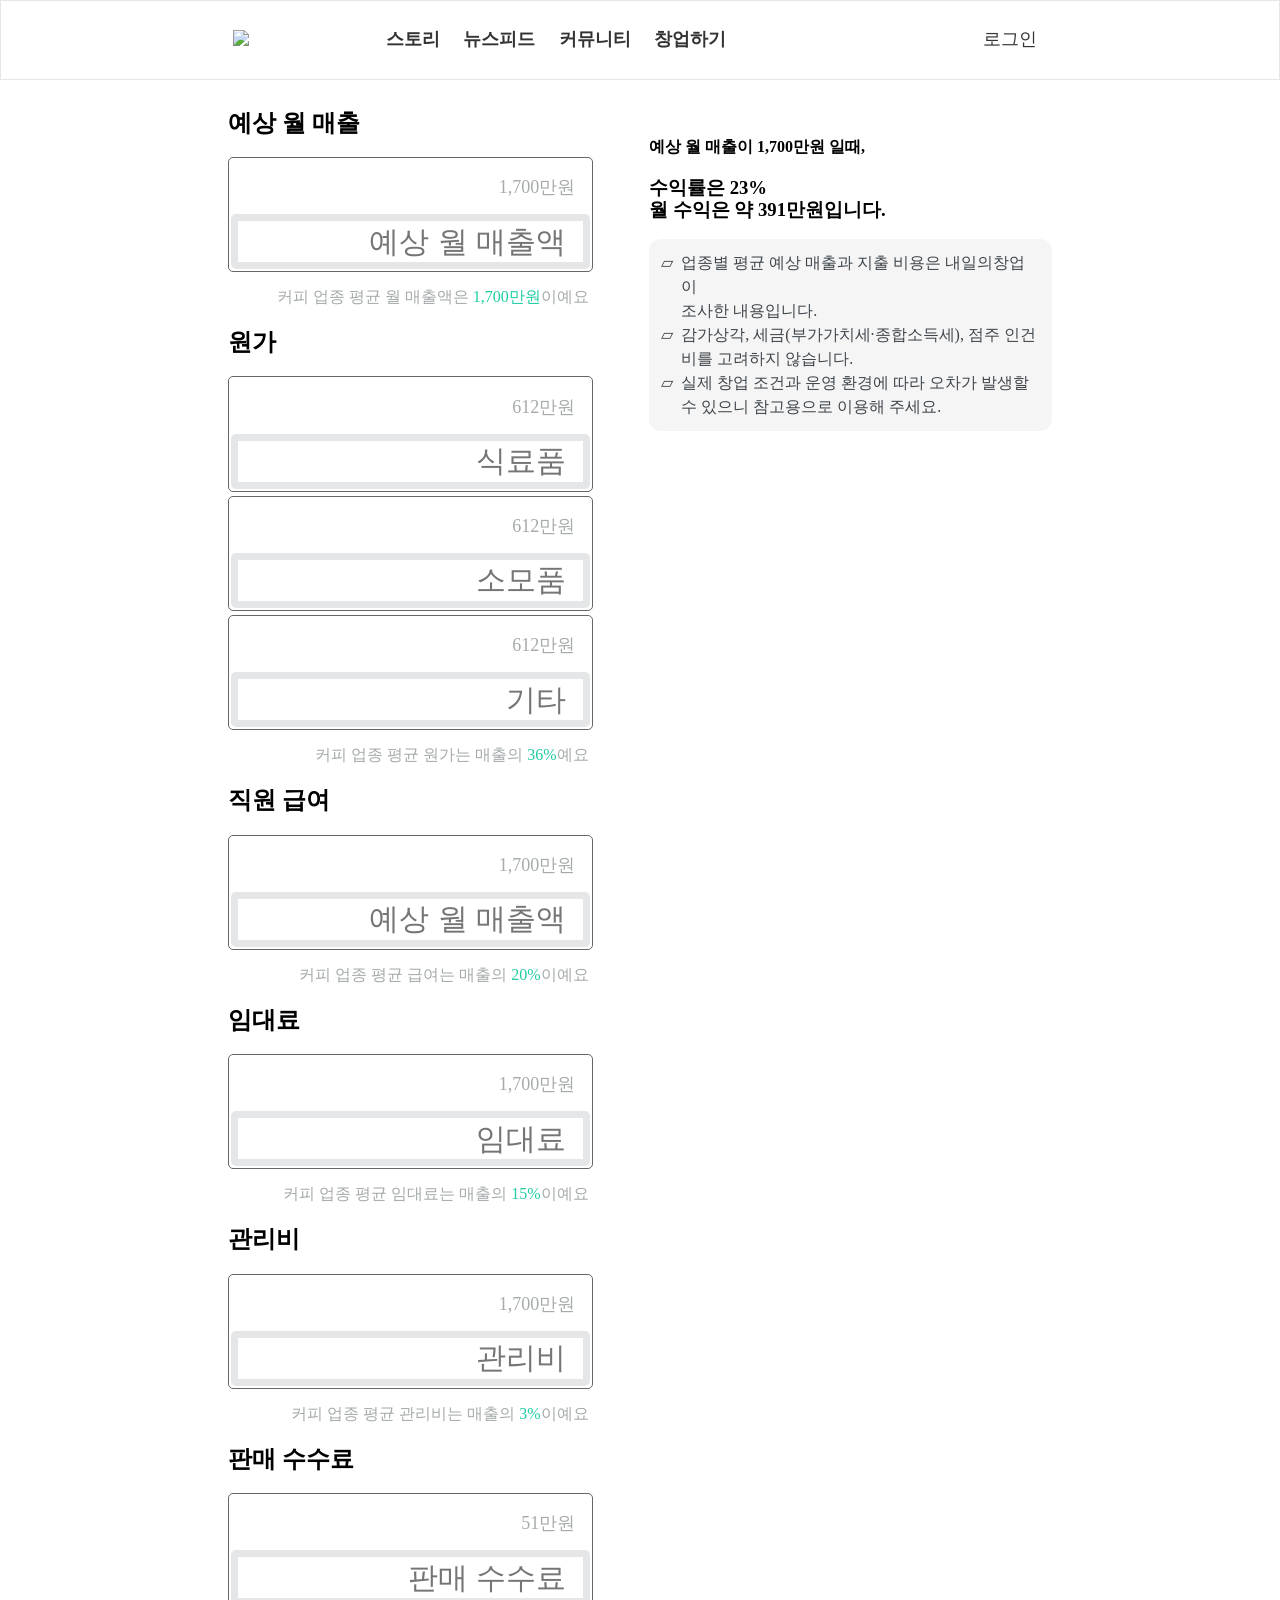
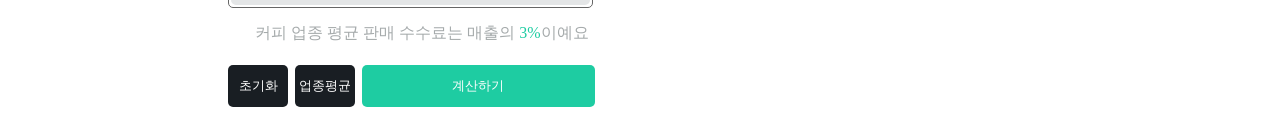
==== index.html @ 965ea35a "221229" ====
<!DOCTYPE html>

<html>
    <head>
        <meta charset="utf-8">
        <title>내일의창업 수익계산기</title>
        <link rel="icon" type="image/x-icon" href=" ">
        <link rel="stylesheet" href="style.css">
    </head>

    <body style="width:100%; margin:0%">
        <header>
            <div class="topnav">
                <img class="home" src="https://tmr-founders.com/_next/image?url=%2Fimages%2Flogo%2Flogo.png&w=3840&q=75">
                <span class="space">
                    <a href="https://tmr-founders.com/story">스토리</a>
                    <a href="https://tmr-founders.com/newsfeed">뉴스피드</a>
                    <a href="https://tmr-founders.com/community">커뮤니티</a>
                    <a href="https://tmr-founders.com/virtual-store">창업하기</a>
                </span>
                <a id="login" href="https://accounts.kakao.com/login/?continue=https%3A%2F%2Fkauth.kakao.com%2Foauth%2Fauthorize%3Fresponse_type%3Dcode%26redirect_uri%3Dhttps%253A%252F%252Ftmr-founders.com%252Fapi%252Fauth%252Fcallback%252Fkakao%26state%3D%252Fvirtual-store%26through_account%3Dtrue%26client_id%3Da50c22fb3b8e6557ac9bc8262d90611f">로그인</a>

            </div>
        </header>

        <main class="maxWidth">
            <div class="block1">
                <div class="result">
                    <h4>예상 월 매출이 1,700만원 일때,</h4>
                    <h3>수익률은 23%
                    <br>월 수익은 약 391만원입니다.</h3>
                </div>

                <ul>
                    <li>  업종별 평균 예상 매출과 지출 비용은 내일의창업이<br>조사한 내용입니다.</li>
                    <li>  감가상각, 세금(부가가치세·종합소득세), 점주 인건비를 고려하지 않습니다.</li>
                    <li>  실제 창업 조건과 운영 환경에 따라 오차가 발생할 수 있으니 참고용으로 이용해 주세요.</li>
                </ul>
            </div>

            <div class="block2">
                <h2>예상 월 매출</h2>
                <div class="box">
                    <p class="won">1,700만원</p>
                    <!--won class 에 있는 것들은 다 백엔드로 form 입력할때 같이 바뀌게 만들어주세요-->
                    <form name="monthlyProfit" action="" method="post"> <!--post: 정보를 보낸다 / get: 가져온다-->
                        <input class="profit" id="month" type="text" placeholder="예상 월 매출액  ">
                    </form>
                </div>
                <p class="note">커피 업종 평균 월 매출액은 <span class="highlight">1,700만원</span>이예요</p>
                
                <h2>원가</h2>
                    <div class="box">
                        <p class="won">612만원</p>
                        <form name="monthlyProfit" action="" method="post"> <!--post: 정보를 보낸다 / get: 가져온다-->
                            <input class="profit" id="month" type="text" placeholder="식료품  ">
                        </form>
                    </div>
                    <div style="padding-bottom: 1%;"></div>

                    <div class="box">
                        <form>
                            <p class="won">612만원</p>
                            <input class="profit" id="month" type="text" placeholder="소모품  ">
                        </form>
                    </div>
                    <div style="padding-bottom: 1%;"></div>
                    
                    <div class="box">
                        <form>
                            <p class="won">612만원</p>
                            <input class="profit" id="month" type="text" placeholder="기타  ">
                        </form>
                    </div>
                    <p class="note">커피 업종 평균 원가는 매출의 <span class="highlight">36%</span>예요</p>

                <h2>직원 급여</h2>
                    <!-- <span class="option">직접 입력 <span class="text">|</span> 시급으로 계산</span> -->

                    <div class="box">
                        <p class="won">1,700만원</p>
                        <form name="monthlyProfit" action="" method="post"> <!--post: 정보를 보낸다 / get: 가져온다-->
                            <input class="profit" id="month" type="text" placeholder="예상 월 매출액  ">
                        </form>
                    </div>
                    <p class="note">커피 업종 평균 급여는 매출의 <span class="highlight">20%</span>이예요</p>

                <h2>임대료</h2>
                    <div class="box">
                        <p class="won">1,700만원</p>
                        <form name="monthlyProfit" action="" method="post"> <!--post: 정보를 보낸다 / get: 가져온다-->
                            <input class="profit" id="month" type="text" placeholder="임대료  ">
                        </form>
                    </div>
                    <p class="note">커피 업종 평균 임대료는 매출의 <span class="highlight">15%</span>이예요</p>

                <h2>관리비</h2>
                    <div class="box">
                        <p class="won">1,700만원</p>
                        <form name="monthlyProfit" action="" method="post"> <!--post: 정보를 보낸다 / get: 가져온다-->
                            <input class="profit" id="month" type="text" placeholder="관리비  ">
                        </form>
                    </div>
                    <p class="note">커피 업종 평균 관리비는 매출의 <span class="highlight">3%</span>이예요</p>

                <h2>판매 수수료</h2>
                    <div class="box">
                        <p class="won">51만원</p>
                        <form name="monthlyProfit" action="" method="post"> <!--post: 정보를 보낸다 / get: 가져온다-->
                            <input class="profit" id="month" type="text" placeholder="판매 수수료  ">
                        </form>
                    </div>
                    <p class="note">커피 업종 평균 판매 수수료는 매출의 <span class="highlight">3%</span>이예요</p>

                    <div style="margin-bottom:5%"></div>
                    <div>
                        <button class="setting" id="reset">초기화</button> <!--백엔드로 이 버튼 누르면 form input에 다 0 들어가게 해주세요-->
                        <button class="setting" id="average">업종평균</button> <!--백엔드로 이 버튼 누르면 form input에 다 업종 평균값들 들어가게 해주세요-->
                        <button id="calculate">계산하기</button> <!--이 버튼이 눌렸을때 오른쪽 블록이 나타나게 해주세요-->
                    </div>

            </div>
        </main>
        

        <!-- <div class="block sticky">
            <div class="result">
                <h4>예상 월 매출이 1,700만원 일때,</h4>
                <h3>수익률은 23%
                <br>월 수익은 약 391만원입니다.</h3>
            </div>

            <ul>
                <li>  업종별 평균 예상 매출과 지출 비용은 내일의창업이 조사한 내용입니다.</li>
                <li>  감가상각, 세금(부가가치세·종합소득세), 점주 인건비를 고려하지 않습니다.</li>
                <li>  실제 창업 조건과 운영 환경에 따라 오차가 발생할 수 있으니 참고용으로 이용해 주세요.</li>
            </ul>
        </div> -->
        
        
    </body>

</html>
---- style.css ----
.topnav {
    border: 1px solid #e4e6e7;
    /* display:inline-block */
    /* padding: 1.5%; */
    padding:2%;
    text-align: center;
    box-shadow: 0 2px 4px 0 rgba(116, 116, 116, 0.5);
    /* display: flex;
    flex-direction: column; */
    width: 100%;
    box-sizing: border-box;
    /* flex-shrink: 0; */
    position: fixed;
    z-index: 1100;
    top: 0;
    left: auto;
    right: 0;
    color: rgba(0, 0, 0, 0.87);
    background-color: #fff;
    box-shadow: none;
    margin: 0 auto;
    text-align: center;
    transition: all ease-in-out 0.4s;
}

.space {
    /* display: inline-block; */
    margin-left: 10%;
    padding-right: 19%;
}

#login {
    font-weight: 200;
}

.topnav a {
    padding:0.5% 0.8%;
    border-radius: 5px;
    text-decoration: none;
    color:#333333;
    line-height: 1.5;
    font-size: 18px;
    font-weight: 700;
    word-break: keep-all;
    font-family: AppleSDGothicNeo,-apple-system,BlinkMacSystemFont,"Segoe UI",Roboto,"Helvetica Neue",Arial,sans-serif,"Apple Color Emoji","Segoe UI Emoji","Segoe UI Symbol";
}

.topnav a:hover {
    background-color: #e1e2e248;
}

.home {
    width:11%;
    /* float:left; 
    margin-left: 15.3%; */
    
}

.maxWidth {
    width:70%;
    margin:0 auto;
}

.block1 {
    border-radius: 5px;
    width: 45%;
    line-height: 1.15;
    margin: 3% 4% 2% 0%;
    padding-top: 10%;
    position:sticky;
    top: 10px;
    float:right;
}

.block2 {
    display: inline-block;
    border-radius: 5px;
    width: 45%;
    line-height: 1.15;
    margin: 3% 0% 2% 4%;
    margin-top: 10%;
}

.box {
    background-color: #ffffff;
    border:1px solid #666666;
    border-radius: 5px;
    width:90%;
    height:30%;
    padding:0.5% 0% 0.5% 0%;
    text-align: right;
    line-height: 1;
}

.won {
    color:#a5aaab;
    font-size: 18px;
    padding-right: 4.5%;
}

.number {
    font-size: 30px;
    font-weight: 400;
    padding-right: 4.5%;
}

.note {
    text-align: right;
    color:#a5aaab;
    padding-right:10.5%;
    padding-bottom: 0.6%;
}

.highlight {
    color:#1ecca2;
}


input {
    display: block;
    /* width:250px;
    height:40px;
    margin:0 auto; */
    background: #ffffff;
    outline-color: #d9dcdd;
    border: 7px solid #e4e6e7;
    border-radius: 5px;
    width: 95%;
    height:30%;
    margin:0 auto;
    text-align: right;
    font-size: 30px;
    padding: 1% 0%;
}

form {
    /* width:350px; */
}

.option {
    font-weight: 100;
    font-size: 15px;
    padding-left:52%;
}

.option:active {
    font-weight: 200;
    color:#1ecca2;
}

.setting {
    background-color: #191e23;
    color:white;
    padding:3% 0.7%;
    width:15%;
    border-radius: 5px;
    border:none;
    margin-right: 0.6%;
}

#calculate {
    background-color: #1ecca2;
    color:white;
    padding:3% 0.7%;
    width:57.8%;
    border-radius: 5px;
    border:none;
}

ul {
    list-style-type: '⏥  ';
    background-color: #f5f5f5;
    color: #3f464c;
    padding:3%;
    padding-left: 8%;
    border-radius: 12px;
    line-height: 1.5em;
}
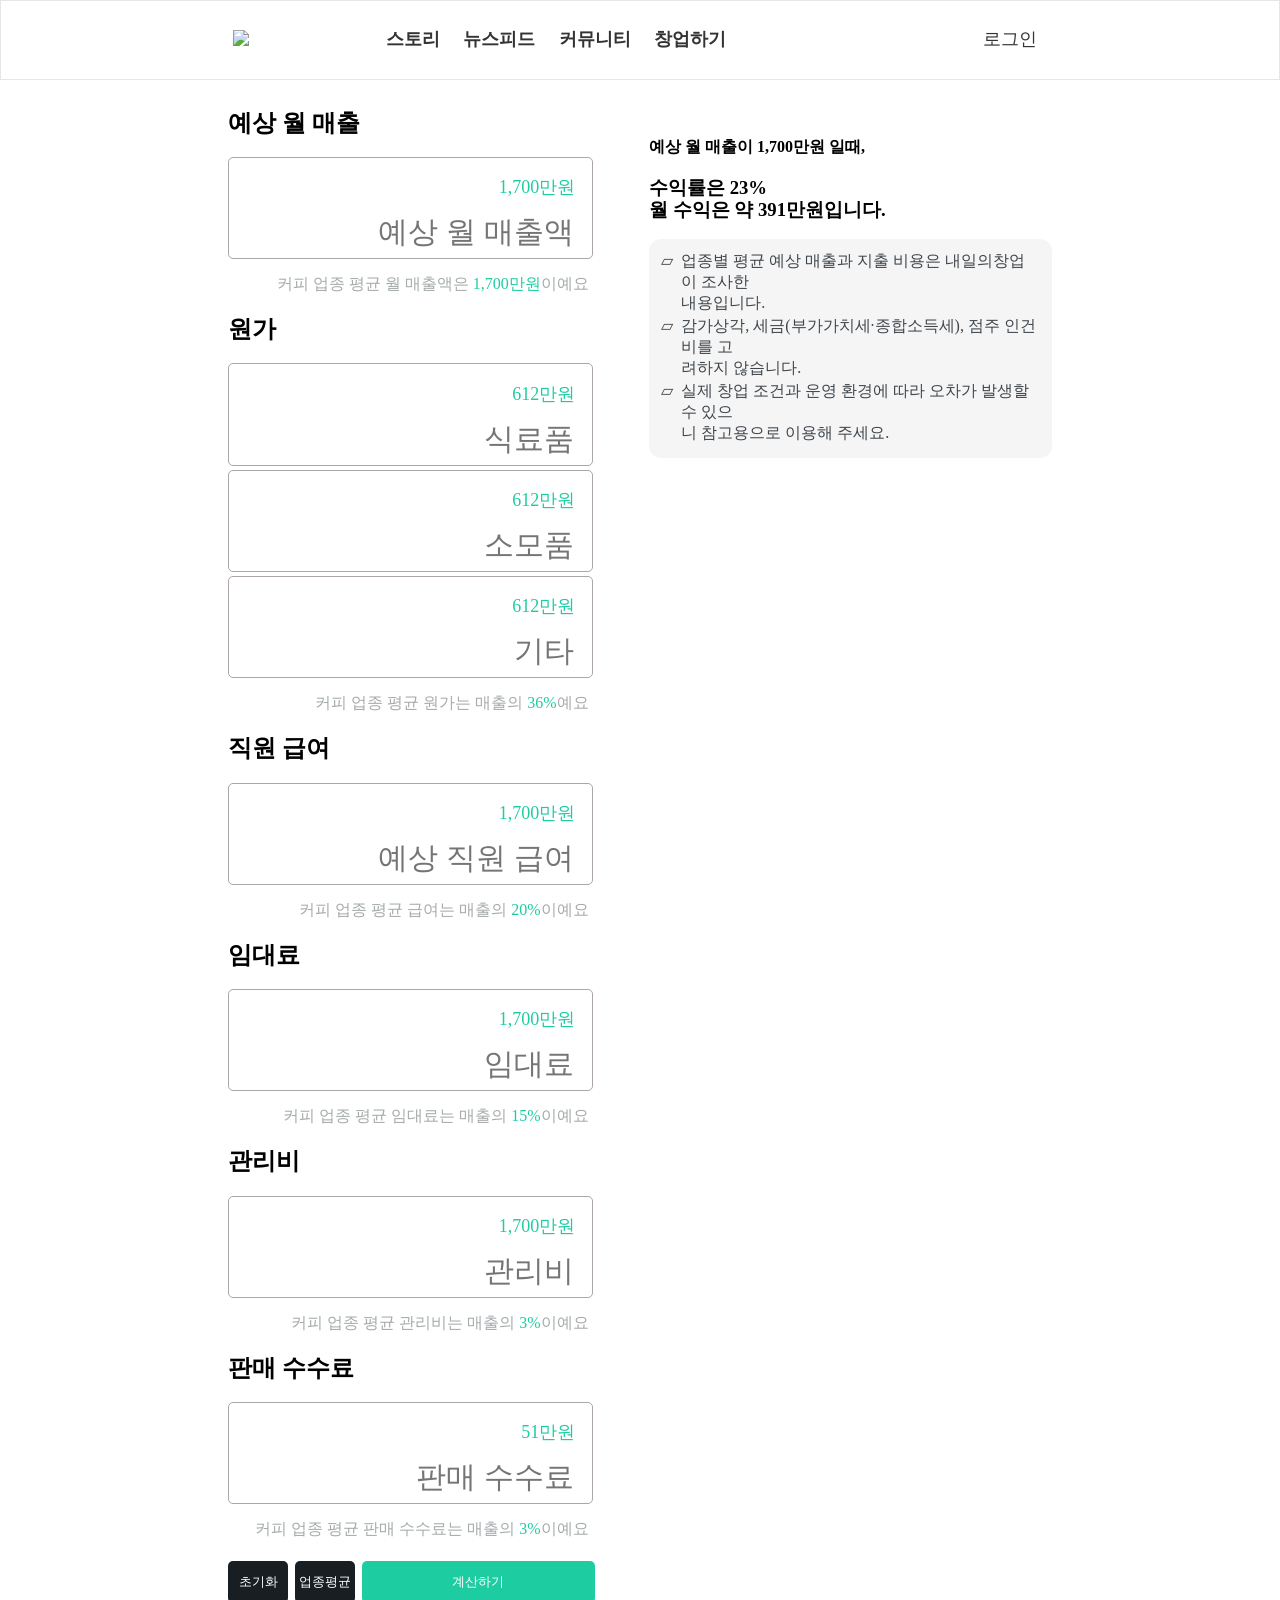
==== commit 0dd11851: "design update" ====
--- a/index.html
+++ b/index.html
@@ -32,9 +32,9 @@
                 </div>
 
                 <ul>
-                    <li>  업종별 평균 예상 매출과 지출 비용은 내일의창업이<br>조사한 내용입니다.</li>
-                    <li>  감가상각, 세금(부가가치세·종합소득세), 점주 인건비를 고려하지 않습니다.</li>
-                    <li>  실제 창업 조건과 운영 환경에 따라 오차가 발생할 수 있으니 참고용으로 이용해 주세요.</li>
+                    <li>  업종별 평균 예상 매출과 지출 비용은 내일의창업이 조사한<br>내용입니다.</li>
+                    <li>  감가상각, 세금(부가가치세·종합소득세), 점주 인건비를 고<br>려하지 않습니다.</li>
+                    <li>  실제 창업 조건과 운영 환경에 따라 오차가 발생할 수 있으<br>니 참고용으로 이용해 주세요.</li>
                 </ul>
             </div>
 
@@ -44,7 +44,7 @@
                     <p class="won">1,700만원</p>
                     <!--won class 에 있는 것들은 다 백엔드로 form 입력할때 같이 바뀌게 만들어주세요-->
                     <form name="monthlyProfit" action="" method="post"> <!--post: 정보를 보낸다 / get: 가져온다-->
-                        <input class="profit" id="month" type="text" placeholder="예상 월 매출액  ">
+                        <input class="profit" id="month" type="text" placeholder="예상 월 매출액 ">
                     </form>
                 </div>
                 <p class="note">커피 업종 평균 월 매출액은 <span class="highlight">1,700만원</span>이예요</p>
@@ -53,7 +53,7 @@
                     <div class="box">
                         <p class="won">612만원</p>
                         <form name="monthlyProfit" action="" method="post"> <!--post: 정보를 보낸다 / get: 가져온다-->
-                            <input class="profit" id="month" type="text" placeholder="식료품  ">
+                            <input class="profit" id="month" type="text" placeholder="식료품 ">
                         </form>
                     </div>
                     <div style="padding-bottom: 1%;"></div>
@@ -61,7 +61,7 @@
                     <div class="box">
                         <form>
                             <p class="won">612만원</p>
-                            <input class="profit" id="month" type="text" placeholder="소모품  ">
+                            <input class="profit" id="month" type="text" placeholder="소모품 ">
                         </form>
                     </div>
                     <div style="padding-bottom: 1%;"></div>
@@ -69,7 +69,7 @@
                     <div class="box">
                         <form>
                             <p class="won">612만원</p>
-                            <input class="profit" id="month" type="text" placeholder="기타  ">
+                            <input class="profit" id="month" type="text" placeholder="기타 ">
                         </form>
                     </div>
                     <p class="note">커피 업종 평균 원가는 매출의 <span class="highlight">36%</span>예요</p>
@@ -80,7 +80,7 @@
                     <div class="box">
                         <p class="won">1,700만원</p>
                         <form name="monthlyProfit" action="" method="post"> <!--post: 정보를 보낸다 / get: 가져온다-->
-                            <input class="profit" id="month" type="text" placeholder="예상 월 매출액  ">
+                            <input class="profit" id="month" type="text" placeholder="예상 직원 급여 ">
                         </form>
                     </div>
                     <p class="note">커피 업종 평균 급여는 매출의 <span class="highlight">20%</span>이예요</p>
@@ -89,7 +89,7 @@
                     <div class="box">
                         <p class="won">1,700만원</p>
                         <form name="monthlyProfit" action="" method="post"> <!--post: 정보를 보낸다 / get: 가져온다-->
-                            <input class="profit" id="month" type="text" placeholder="임대료  ">
+                            <input class="profit" id="month" type="text" placeholder="임대료 ">
                         </form>
                     </div>
                     <p class="note">커피 업종 평균 임대료는 매출의 <span class="highlight">15%</span>이예요</p>
@@ -98,7 +98,7 @@
                     <div class="box">
                         <p class="won">1,700만원</p>
                         <form name="monthlyProfit" action="" method="post"> <!--post: 정보를 보낸다 / get: 가져온다-->
-                            <input class="profit" id="month" type="text" placeholder="관리비  ">
+                            <input class="profit" id="month" type="text" placeholder="관리비 ">
                         </form>
                     </div>
                     <p class="note">커피 업종 평균 관리비는 매출의 <span class="highlight">3%</span>이예요</p>
@@ -107,7 +107,7 @@
                     <div class="box">
                         <p class="won">51만원</p>
                         <form name="monthlyProfit" action="" method="post"> <!--post: 정보를 보낸다 / get: 가져온다-->
-                            <input class="profit" id="month" type="text" placeholder="판매 수수료  ">
+                            <input class="profit" id="month" type="text" placeholder="판매 수수료 ">
                         </form>
                     </div>
                     <p class="note">커피 업종 평균 판매 수수료는 매출의 <span class="highlight">3%</span>이예요</p>
--- a/style.css
+++ b/style.css
@@ -83,7 +83,7 @@
 
 .box {
     background-color: #ffffff;
-    border:1px solid #666666;
+    border:1px solid #aca6a6;
     border-radius: 5px;
     width:90%;
     height:30%;
@@ -93,7 +93,8 @@
 }
 
 .won {
-    color:#a5aaab;
+    /* color:#a5aaab; */
+    color:#1ecca2;
     font-size: 18px;
     padding-right: 4.5%;
 }
@@ -123,14 +124,14 @@
     margin:0 auto; */
     background: #ffffff;
     outline-color: #d9dcdd;
-    border: 7px solid #e4e6e7;
+    border: none;
     border-radius: 5px;
     width: 95%;
     height:30%;
     margin:0 auto;
     text-align: right;
     font-size: 30px;
-    padding: 1% 0%;
+    padding-bottom: 2%;
 }
 
 form {
@@ -176,3 +177,8 @@
     border-radius: 12px;
     line-height: 1.5em;
 }
+
+li {
+    margin-bottom: 0.7%;
+    line-height: 1.3em;
+}
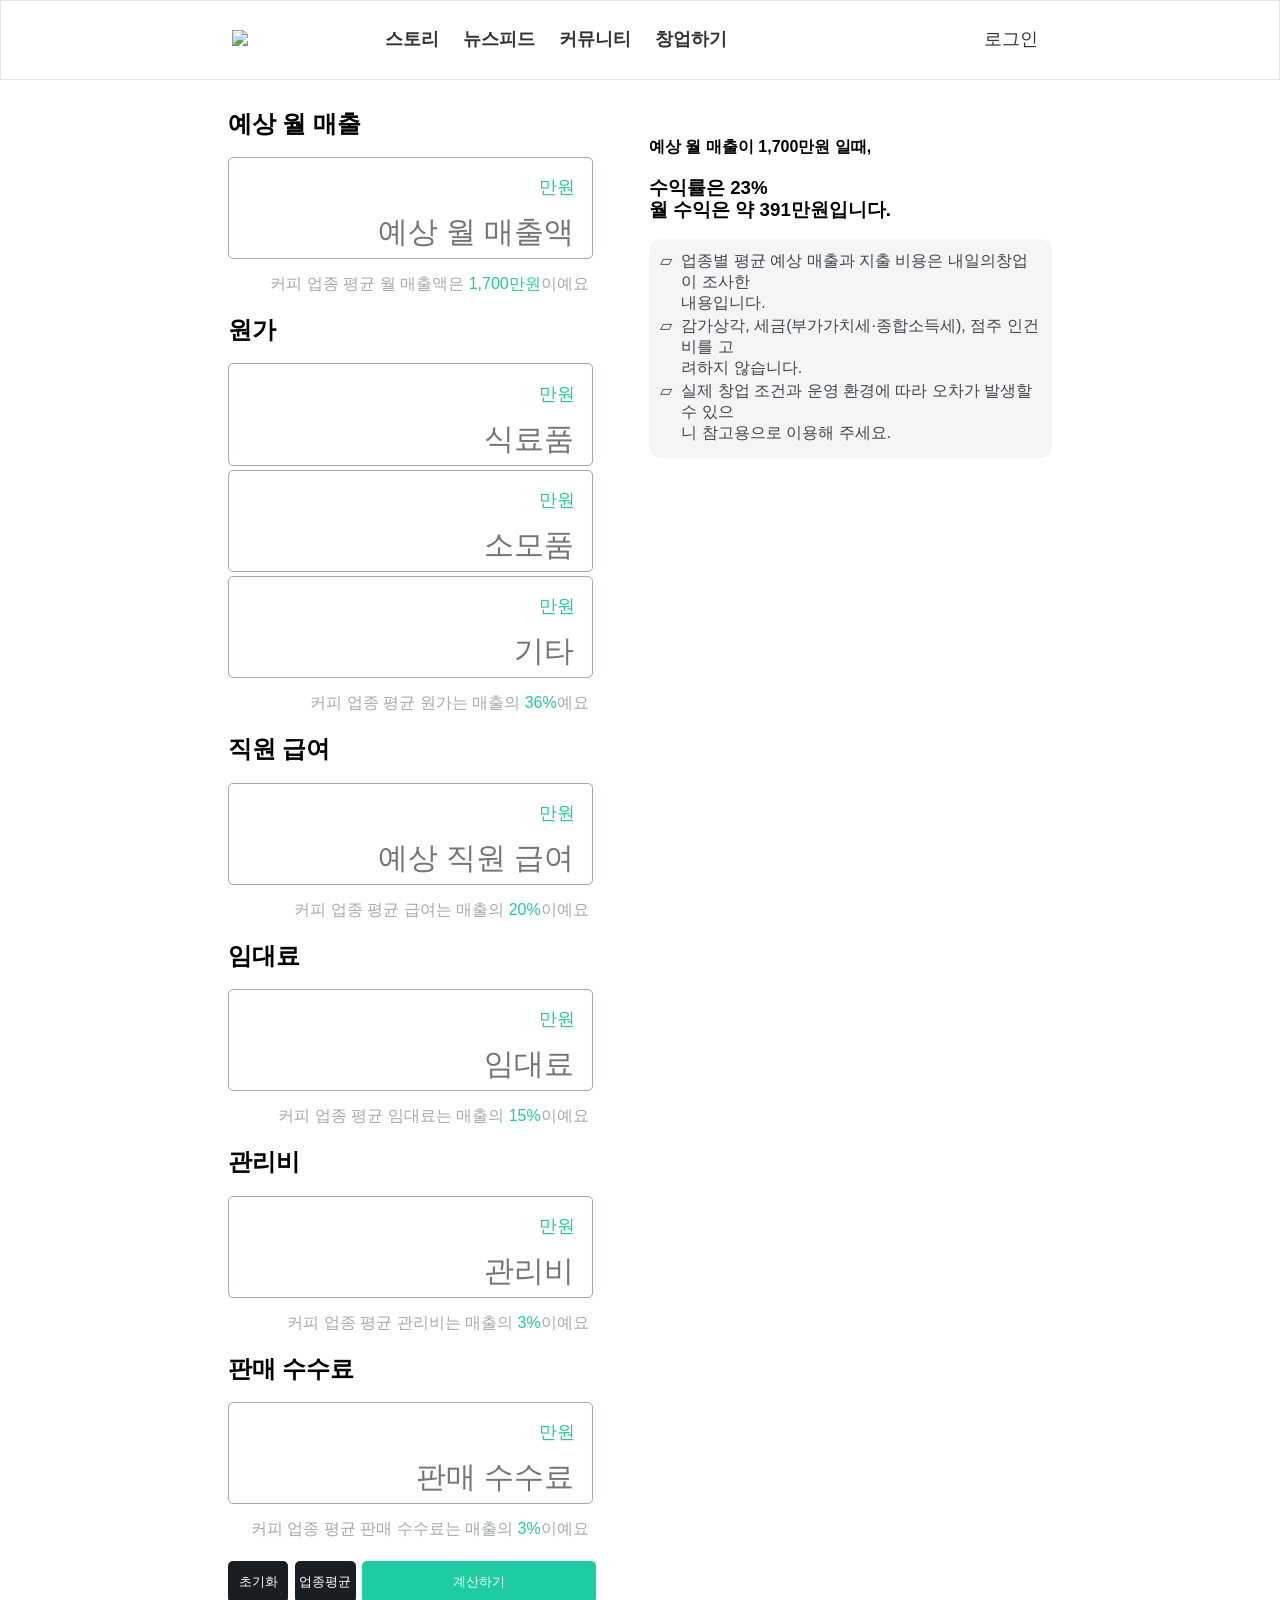
==== commit 424b4a87: "javascript" ====
--- a/index.html
+++ b/index.html
@@ -41,35 +41,37 @@
             <div class="block2">
                 <h2>예상 월 매출</h2>
                 <div class="box">
-                    <p class="won">1,700만원</p>
+                    <p class="won"><span id="result1"></span>만원</p>
+                    
                     <!--won class 에 있는 것들은 다 백엔드로 form 입력할때 같이 바뀌게 만들어주세요-->
                     <form name="monthlyProfit" action="" method="post"> <!--post: 정보를 보낸다 / get: 가져온다-->
-                        <input class="profit" id="month" type="text" placeholder="예상 월 매출액 ">
+                        <input class="profit" id="sales" type="text" placeholder="예상 월 매출액 ">
                     </form>
+                    
                 </div>
                 <p class="note">커피 업종 평균 월 매출액은 <span class="highlight">1,700만원</span>이예요</p>
                 
                 <h2>원가</h2>
                     <div class="box">
-                        <p class="won">612만원</p>
+                        <p class="won"><span id="result2"></span>만원</p>
                         <form name="monthlyProfit" action="" method="post"> <!--post: 정보를 보낸다 / get: 가져온다-->
-                            <input class="profit" id="month" type="text" placeholder="식료품 ">
+                            <input class="profit" id="fb" type="text" placeholder="식료품 ">
                         </form>
                     </div>
                     <div style="padding-bottom: 1%;"></div>
 
                     <div class="box">
                         <form>
-                            <p class="won">612만원</p>
-                            <input class="profit" id="month" type="text" placeholder="소모품 ">
+                            <p class="won"><span id="result3"></span>만원</p>
+                            <input class="profit" id="supplies" type="text" placeholder="소모품 ">
                         </form>
                     </div>
                     <div style="padding-bottom: 1%;"></div>
                     
                     <div class="box">
                         <form>
-                            <p class="won">612만원</p>
-                            <input class="profit" id="month" type="text" placeholder="기타 ">
+                            <p class="won"><span id="result4"></span>만원</p>
+                            <input class="profit" id="primeCost" type="text" placeholder="기타 ">
                         </form>
                     </div>
                     <p class="note">커피 업종 평균 원가는 매출의 <span class="highlight">36%</span>예요</p>
@@ -78,36 +80,36 @@
                     <!-- <span class="option">직접 입력 <span class="text">|</span> 시급으로 계산</span> -->
 
                     <div class="box">
-                        <p class="won">1,700만원</p>
+                        <p class="won" id="won5"><span id="result5"></span>만원</p>
                         <form name="monthlyProfit" action="" method="post"> <!--post: 정보를 보낸다 / get: 가져온다-->
-                            <input class="profit" id="month" type="text" placeholder="예상 직원 급여 ">
+                            <input class="profit" id="wage" type="text" placeholder="예상 직원 급여 ">
                         </form>
                     </div>
                     <p class="note">커피 업종 평균 급여는 매출의 <span class="highlight">20%</span>이예요</p>
 
                 <h2>임대료</h2>
                     <div class="box">
-                        <p class="won">1,700만원</p>
+                        <p class="won" id="won6"><span id="result6"></span>만원</p>
                         <form name="monthlyProfit" action="" method="post"> <!--post: 정보를 보낸다 / get: 가져온다-->
-                            <input class="profit" id="month" type="text" placeholder="임대료 ">
+                            <input class="profit" id="rentalFee" type="text" placeholder="임대료 ">
                         </form>
                     </div>
                     <p class="note">커피 업종 평균 임대료는 매출의 <span class="highlight">15%</span>이예요</p>
 
                 <h2>관리비</h2>
                     <div class="box">
-                        <p class="won">1,700만원</p>
+                        <p class="won" id="won7"><span id="result7"></span>만원</p>
                         <form name="monthlyProfit" action="" method="post"> <!--post: 정보를 보낸다 / get: 가져온다-->
-                            <input class="profit" id="month" type="text" placeholder="관리비 ">
+                            <input class="profit" id="maintanenceFee" type="text" placeholder="관리비 ">
                         </form>
                     </div>
                     <p class="note">커피 업종 평균 관리비는 매출의 <span class="highlight">3%</span>이예요</p>
 
                 <h2>판매 수수료</h2>
                     <div class="box">
-                        <p class="won">51만원</p>
+                        <p class="won" id="won8"><span id="result8"></span>만원</p>
                         <form name="monthlyProfit" action="" method="post"> <!--post: 정보를 보낸다 / get: 가져온다-->
-                            <input class="profit" id="month" type="text" placeholder="판매 수수료 ">
+                            <input class="profit" id="fee" type="text" placeholder="판매 수수료 ">
                         </form>
                     </div>
                     <p class="note">커피 업종 평균 판매 수수료는 매출의 <span class="highlight">3%</span>이예요</p>
@@ -137,7 +139,52 @@
             </ul>
         </div> -->
         
-        
+        <script>
+            sales.oninput = function() {
+                result1.innerHTML = sales.value;
+                addCommas(sales);
+            }
+
+            // sales.oninput=addCommas(sales);
+
+            fb.oninput = function() {
+                result2.innerHTML = fb.value;
+                addCommas(result2);
+            }
+
+            supplies.oninput = function() {
+                result3.innerHTML = supplies.value;
+            }
+
+            primeCost.oninput = function() {
+                result4.innerHTML = primeCost.value;
+            }
+
+            wage.oninput = function() {
+                result5.innerHTML = wage.value;
+            }
+
+            rentalFee.oninput = function() {
+                result6.innerHTML = rentalFee.value;
+            }
+
+            maintanenceFee.oninput = function() {
+                result7.innerHTML = maintanenceFee.value;
+            }
+            fee.oninput = function() {
+                result8.innerHTML = fee.value;
+            }
+
+            function addCommas(input) {
+                let number = input.value.match(/^\d+(\.\d+)?$/);
+                if (number) {
+                    number = number[0].replace(/(\d)(?=(\d{3})+(\.\d+)?$)/g, "$1,");
+                    input.value = number;
+                }
+            }
+
+        </script>
+
     </body>
 
 </html>
--- a/style.css
+++ b/style.css
@@ -1,3 +1,7 @@
+body {
+    font-family: AppleSDGothicNeo,-apple-system,BlinkMacSystemFont,"Segoe UI",Roboto,"Helvetica Neue",Arial,sans-serif,"Apple Color Emoji","Segoe UI Emoji","Segoe UI Symbol";
+}
+
 .topnav {
     border: 1px solid #e4e6e7;
     /* display:inline-block */
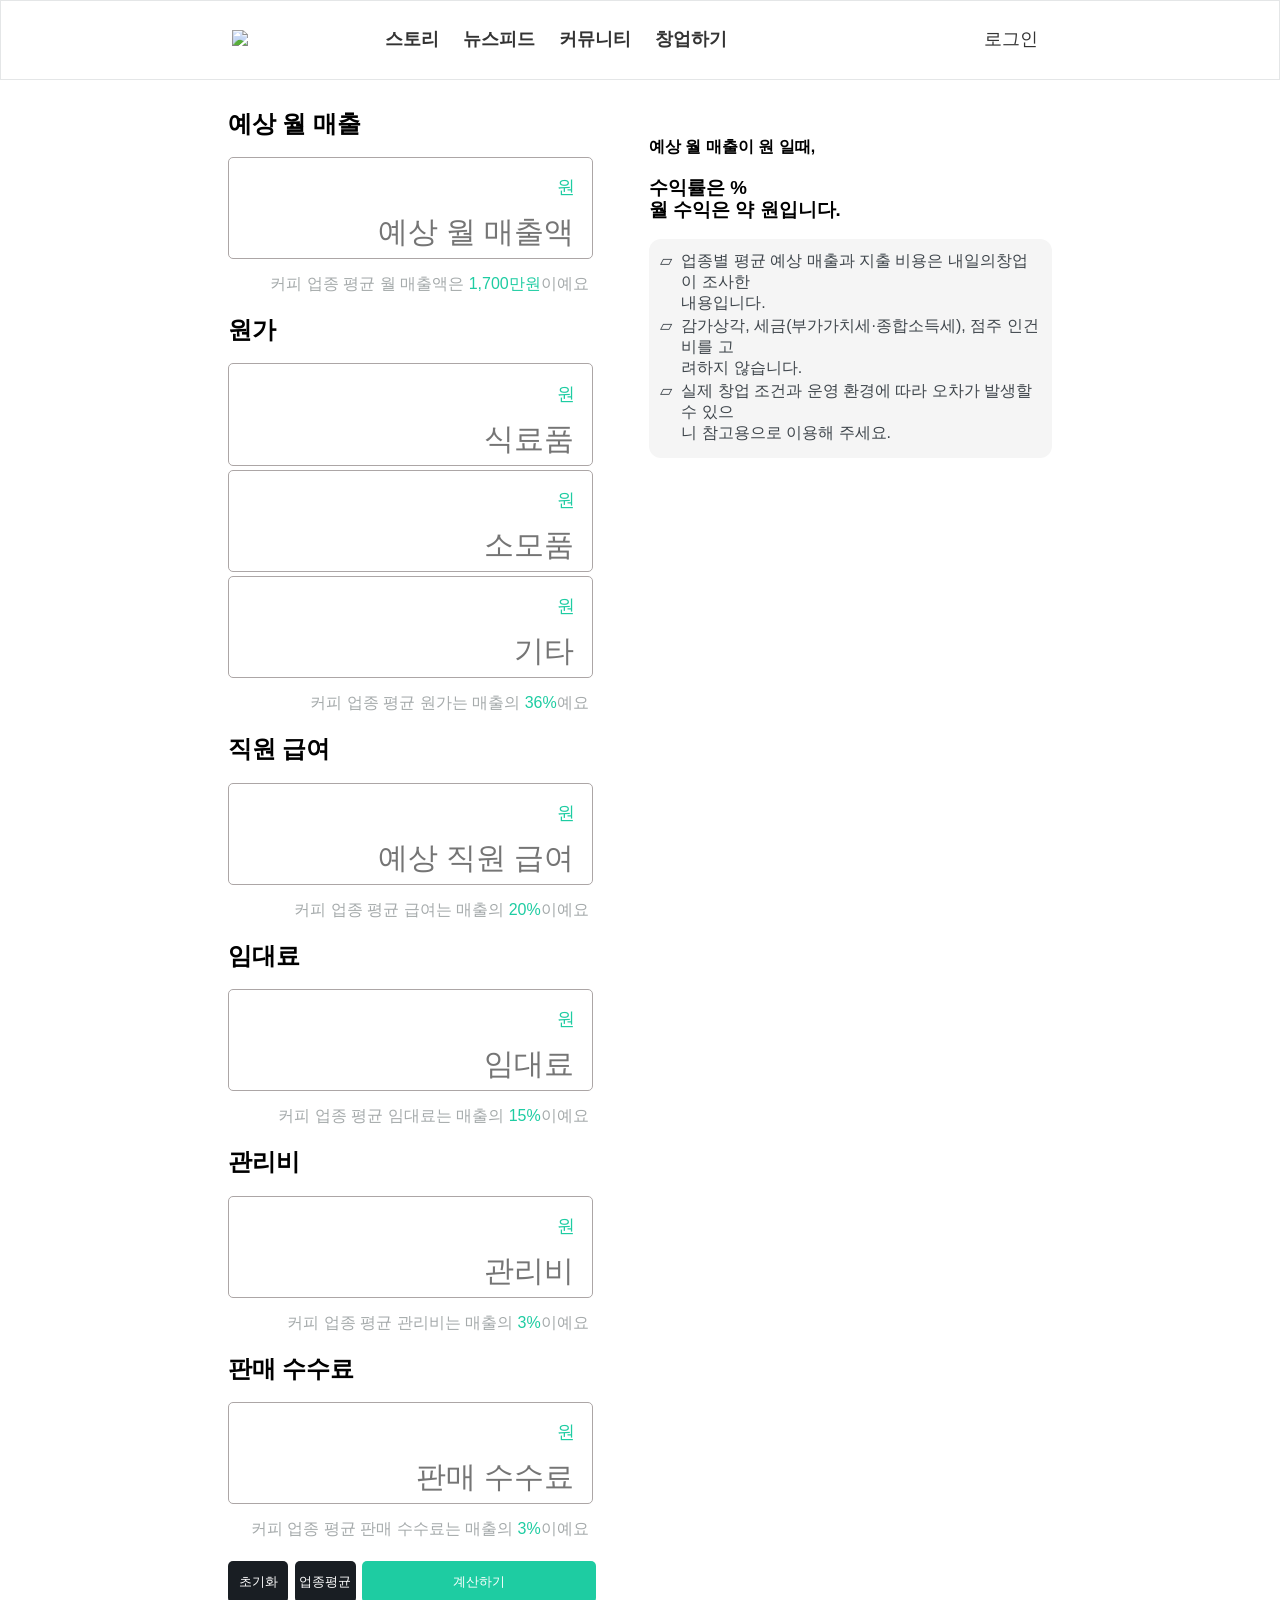
==== commit 27dfd48c: "Update index.html" ====
--- a/index.html
+++ b/index.html
@@ -26,9 +26,9 @@
         <main class="maxWidth">
             <div class="block1">
                 <div class="result">
-                    <h4>예상 월 매출이 1,700만원 일때,</h4>
-                    <h3>수익률은 23%
-                    <br>월 수익은 약 391만원입니다.</h3>
+                    <h4>예상 월 매출이 <span id="monthlyExpected"></span>원 일때,</h4>
+                    <h3>수익률은 <span id="profitRate"></span>%
+                    <br>월 수익은 약 <span id="finalProfit"></span>원입니다.</h3>
                 </div>
 
                 <ul>
@@ -41,7 +41,7 @@
             <div class="block2">
                 <h2>예상 월 매출</h2>
                 <div class="box">
-                    <p class="won"><span id="result1"></span>만원</p>
+                    <p class="won"><span id="result1"></span>원</p>
                     
                     <!--won class 에 있는 것들은 다 백엔드로 form 입력할때 같이 바뀌게 만들어주세요-->
                     <form name="monthlyProfit" action="" method="post"> <!--post: 정보를 보낸다 / get: 가져온다-->
@@ -53,7 +53,7 @@
                 
                 <h2>원가</h2>
                     <div class="box">
-                        <p class="won"><span id="result2"></span>만원</p>
+                        <p class="won"><span id="result2"></span>원</p>
                         <form name="monthlyProfit" action="" method="post"> <!--post: 정보를 보낸다 / get: 가져온다-->
                             <input class="profit" id="fb" type="text" placeholder="식료품 ">
                         </form>
@@ -62,7 +62,7 @@
 
                     <div class="box">
                         <form>
-                            <p class="won"><span id="result3"></span>만원</p>
+                            <p class="won"><span id="result3"></span>원</p>
                             <input class="profit" id="supplies" type="text" placeholder="소모품 ">
                         </form>
                     </div>
@@ -70,7 +70,7 @@
                     
                     <div class="box">
                         <form>
-                            <p class="won"><span id="result4"></span>만원</p>
+                            <p class="won"><span id="result4"></span>원</p>
                             <input class="profit" id="primeCost" type="text" placeholder="기타 ">
                         </form>
                     </div>
@@ -80,7 +80,7 @@
                     <!-- <span class="option">직접 입력 <span class="text">|</span> 시급으로 계산</span> -->
 
                     <div class="box">
-                        <p class="won" id="won5"><span id="result5"></span>만원</p>
+                        <p class="won" id="won5"><span id="result5"></span>원</p>
                         <form name="monthlyProfit" action="" method="post"> <!--post: 정보를 보낸다 / get: 가져온다-->
                             <input class="profit" id="wage" type="text" placeholder="예상 직원 급여 ">
                         </form>
@@ -89,7 +89,7 @@
 
                 <h2>임대료</h2>
                     <div class="box">
-                        <p class="won" id="won6"><span id="result6"></span>만원</p>
+                        <p class="won" id="won6"><span id="result6"></span>원</p>
                         <form name="monthlyProfit" action="" method="post"> <!--post: 정보를 보낸다 / get: 가져온다-->
                             <input class="profit" id="rentalFee" type="text" placeholder="임대료 ">
                         </form>
@@ -98,7 +98,7 @@
 
                 <h2>관리비</h2>
                     <div class="box">
-                        <p class="won" id="won7"><span id="result7"></span>만원</p>
+                        <p class="won" id="won7"><span id="result7"></span>원</p>
                         <form name="monthlyProfit" action="" method="post"> <!--post: 정보를 보낸다 / get: 가져온다-->
                             <input class="profit" id="maintanenceFee" type="text" placeholder="관리비 ">
                         </form>
@@ -107,7 +107,7 @@
 
                 <h2>판매 수수료</h2>
                     <div class="box">
-                        <p class="won" id="won8"><span id="result8"></span>만원</p>
+                        <p class="won" id="won8"><span id="result8"></span>원</p>
                         <form name="monthlyProfit" action="" method="post"> <!--post: 정보를 보낸다 / get: 가져온다-->
                             <input class="profit" id="fee" type="text" placeholder="판매 수수료 ">
                         </form>
@@ -175,14 +175,58 @@
                 result8.innerHTML = fee.value;
             }
 
-            function addCommas(input) {
-                let number = input.value.match(/^\d+(\.\d+)?$/);
-                if (number) {
-                    number = number[0].replace(/(\d)(?=(\d{3})+(\.\d+)?$)/g, "$1,");
-                    input.value = number;
-                }
-            }
-
+            // function addCommas(input) {
+            //     let number = input.value.match(/^\d+(\.\d+)?$/);
+            //     if (number) {
+            //         number = number[0].replace(/(\d)(?=(\d{3})+(\.\d+)?$)/g, "$1,");
+            //         input.value = number;
+            //     }
+            // }
+
+            var btn = document.getElementById("calculate");
+            var displayPR = document.getElementById("profitRate");
+            var displayFP = document.getElementById("profitRate");
+
+            
+          
+            btn.onclick = function () {
+                var sales = Number(document.getElementById("result1").innerText);
+                var fb = Number(document.getElementById("result2").innerText);
+                var supplies = Number(document.getElementById("result3").innerText);
+                var primeCost = Number(document.getElementById("result4").innerText);
+                var wage = Number(document.getElementById("result5").innerText);
+                var rentalFee = Number(document.getElementById("result6").innerText);
+                var maintanenceFee = Number(document.getElementById("result7").innerText);
+                var fee = Number(document.getElementById("result8").innerText);
+                var profitRate=0,finalProfit=0;
+
+                console.log(finalProfit,sales);
+                
+
+                finalProfit = sales - (fb+supplies+primeCost+wage+rentalFee+maintanenceFee+fee);
+                console.log(finalProfit);
+
+                profitRate = finalProfit/sales*100;
+                console.log(profitRate);
+
+                displayPR.innerHTML = finalProfit;
+                displayFP.innerHTML = profitRate;
+            }
+
+            /*
+            1. 계산하기 버튼을 눌렀을때 계산된 숫자 띄우기
+            1) 숫자 띄우기
+                id="monthlyExpected"
+                id="profitRate"
+                id="profitRate"
+                에 숫자 띄우기 tag=span
+                <button id="calculate">계산하기</button> 가 클릭되었을때
+
+                how to print numbers when button is clicked javascript
+
+            2) 숫자 계산
+
+            */
         </script>
 
     </body>
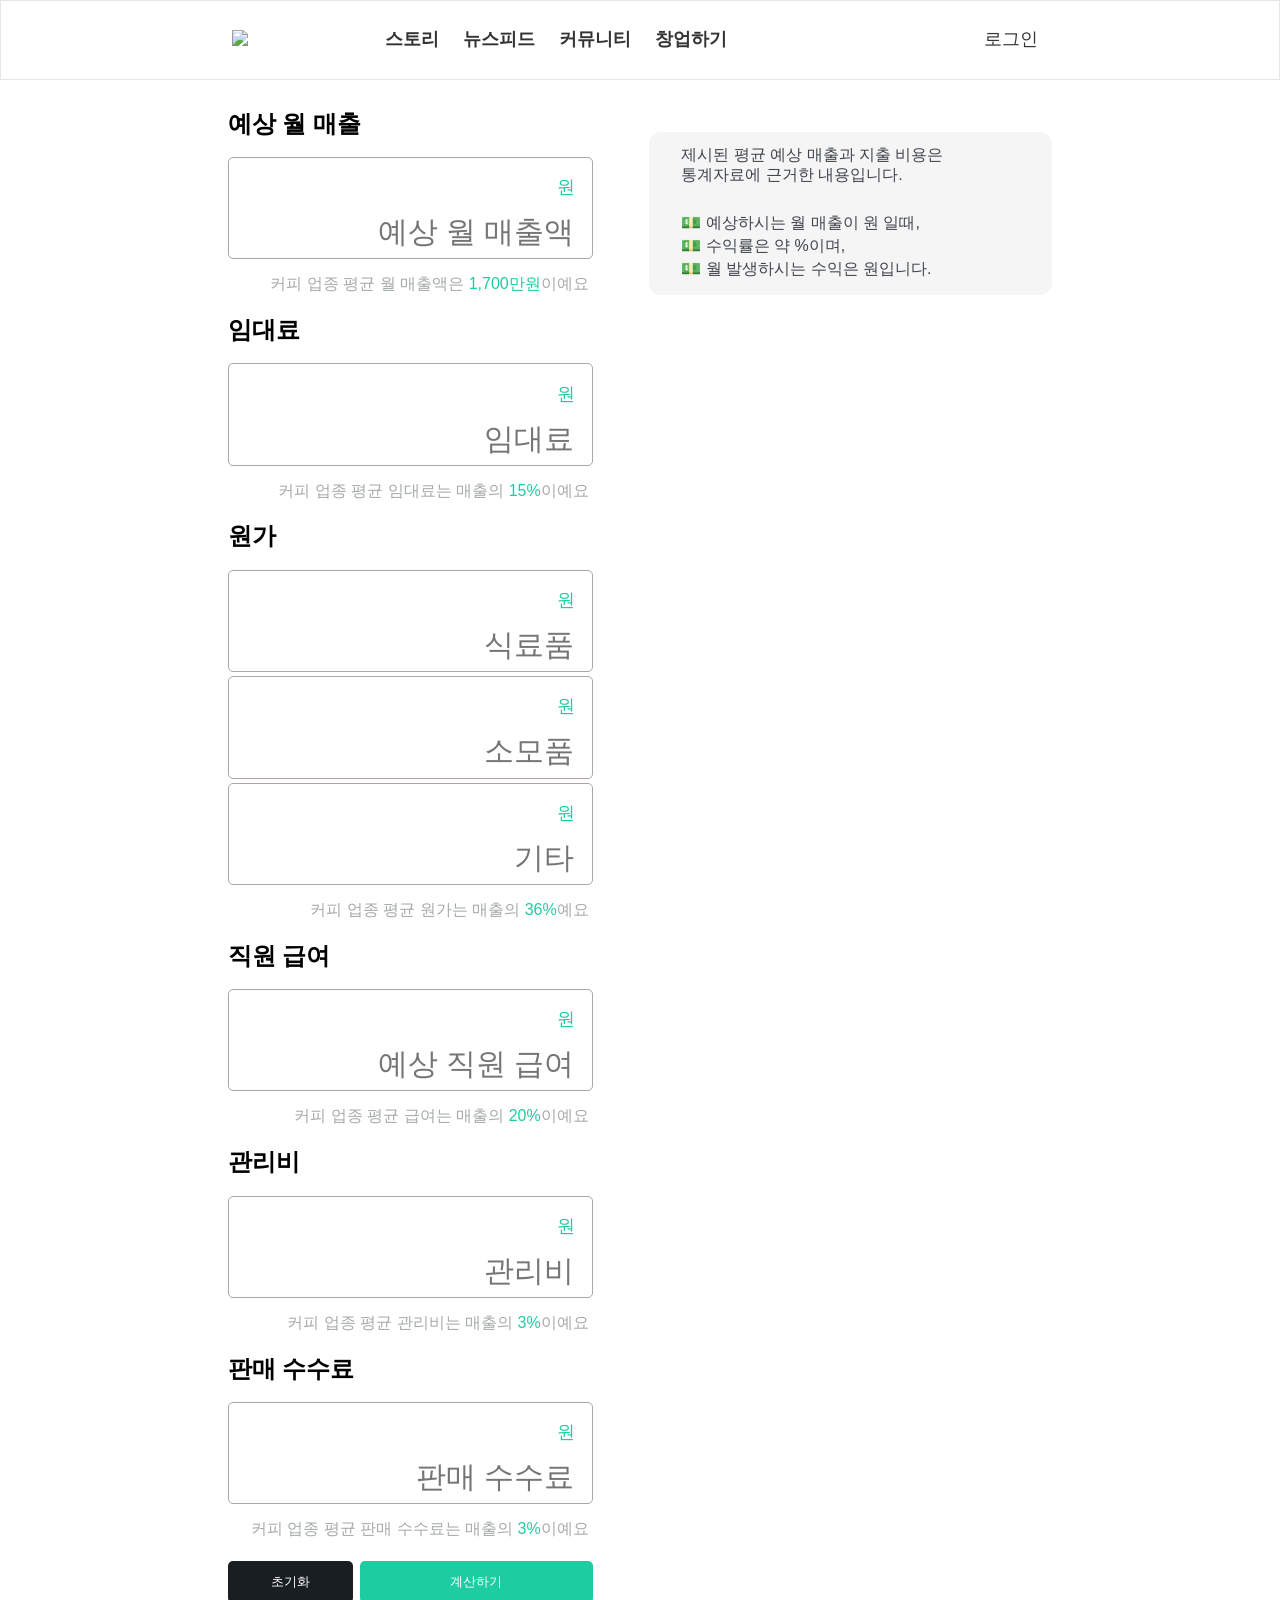
==== commit 9a6621f0: "update" ====
--- a/index.html
+++ b/index.html
@@ -6,6 +6,8 @@
         <title>내일의창업 수익계산기</title>
         <link rel="icon" type="image/x-icon" href=" ">
         <link rel="stylesheet" href="style.css">
+        <link href="https://fonts.googleapis.com/icon?family=Material+Icons" rel="stylesheet">
+        <meta name="viewport" content="width=device-width, initial-scale=1">
     </head>
 
     <body style="width:100%; margin:0%">
@@ -19,22 +21,38 @@
                     <a href="https://tmr-founders.com/virtual-store">창업하기</a>
                 </span>
                 <a id="login" href="https://accounts.kakao.com/login/?continue=https%3A%2F%2Fkauth.kakao.com%2Foauth%2Fauthorize%3Fresponse_type%3Dcode%26redirect_uri%3Dhttps%253A%252F%252Ftmr-founders.com%252Fapi%252Fauth%252Fcallback%252Fkakao%26state%3D%252Fvirtual-store%26through_account%3Dtrue%26client_id%3Da50c22fb3b8e6557ac9bc8262d90611f">로그인</a>
-
+            </div>
+
+            <div class="hamburgerBtn">
+                <img class="home" src="https://tmr-founders.com/_next/image?url=%2Fimages%2Flogo%2Flogo.png&w=3840&q=75">
+                <ul class="menu">
+                    <li><a class="menuItem" href="https://tmr-founders.com/story">스토리</a></li>
+                    <li><a class="menuItem" href="https://tmr-founders.com/newsfeed">뉴스피드</a></li>
+                    <li><a class="menuItem" href="https://tmr-founders.com/community">커뮤니티</a></li>
+                    <li><a class="menuItem" href="https://tmr-founders.com/virtual-store">창업하기</a></li>
+                </ul>
+                <button class="hamburger">
+                    <!-- material icons https://material.io/resources/icons/ -->
+                    <i class="menuIcon material-icons">menu</i>
+                    <i class="closeIcon material-icons">close</i>
+                </button>
             </div>
         </header>
 
         <main class="maxWidth">
             <div class="block1">
-                <div class="result">
-                    <h4>예상 월 매출이 <span id="monthlyExpected"></span>원 일때,</h4>
-                    <h3>수익률은 <span id="profitRate"></span>%
-                    <br>월 수익은 약 <span id="finalProfit"></span>원입니다.</h3>
-                </div>
+                <!-- <div class="result">
+                    <h4>예상 월 매출이 원 일때,</h4>
+                    <h3>수익률은 %
+                    <br>월 수익은 약 원입니다.</h3>
+                </div> -->
 
                 <ul>
-                    <li>  업종별 평균 예상 매출과 지출 비용은 내일의창업이 조사한<br>내용입니다.</li>
-                    <li>  감가상각, 세금(부가가치세·종합소득세), 점주 인건비를 고<br>려하지 않습니다.</li>
-                    <li>  실제 창업 조건과 운영 환경에 따라 오차가 발생할 수 있으<br>니 참고용으로 이용해 주세요.</li>
+                    <li>제시된 평균 예상 매출과 지출 비용은<br>통계자료에 근거한 내용입니다.</li>
+                    <br>
+                    <li>💵   예상하시는 월 매출이 <span id="monthlyExpected"></span>원 일때,</li>
+                    <li>💵   수익률은 약 <span id="profitRate"></span>%이며,</li> 
+                    <li>💵   월 발생하시는 수익은 <span id="finalProfit"></span>원입니다.</li>
                 </ul>
             </div>
 
@@ -50,6 +68,15 @@
                     
                 </div>
                 <p class="note">커피 업종 평균 월 매출액은 <span class="highlight">1,700만원</span>이예요</p>
+
+                <h2>임대료</h2>
+                    <div class="box">
+                        <p class="won" id="won6"><span id="result6"></span>원</p>
+                        <form name="monthlyProfit" action="" method="post"> <!--post: 정보를 보낸다 / get: 가져온다-->
+                            <input class="profit" id="rentalFee" type="text" placeholder="임대료 ">
+                        </form>
+                    </div>
+                    <p class="note">커피 업종 평균 임대료는 매출의 <span class="highlight">15%</span>이예요</p>
                 
                 <h2>원가</h2>
                     <div class="box">
@@ -87,15 +114,6 @@
                     </div>
                     <p class="note">커피 업종 평균 급여는 매출의 <span class="highlight">20%</span>이예요</p>
 
-                <h2>임대료</h2>
-                    <div class="box">
-                        <p class="won" id="won6"><span id="result6"></span>원</p>
-                        <form name="monthlyProfit" action="" method="post"> <!--post: 정보를 보낸다 / get: 가져온다-->
-                            <input class="profit" id="rentalFee" type="text" placeholder="임대료 ">
-                        </form>
-                    </div>
-                    <p class="note">커피 업종 평균 임대료는 매출의 <span class="highlight">15%</span>이예요</p>
-
                 <h2>관리비</h2>
                     <div class="box">
                         <p class="won" id="won7"><span id="result7"></span>원</p>
@@ -117,7 +135,6 @@
                     <div style="margin-bottom:5%"></div>
                     <div>
                         <button class="setting" id="reset">초기화</button> <!--백엔드로 이 버튼 누르면 form input에 다 0 들어가게 해주세요-->
-                        <button class="setting" id="average">업종평균</button> <!--백엔드로 이 버튼 누르면 form input에 다 업종 평균값들 들어가게 해주세요-->
                         <button id="calculate">계산하기</button> <!--이 버튼이 눌렸을때 오른쪽 블록이 나타나게 해주세요-->
                     </div>
 
@@ -140,6 +157,35 @@
         </div> -->
         
         <script>
+            const menu = document.querySelector(".menu");
+            const menuItems = document.querySelectorAll(".menuItem");
+            const hamburger= document.querySelector(".hamburger");
+            const closeIcon= document.querySelector(".closeIcon");
+            const menuIcon = document.querySelector(".menuIcon");
+
+            function toggleMenu() {
+            if (menu.classList.contains("showMenu")) {
+                menu.classList.remove("showMenu");
+                closeIcon.style.display = "none";
+                menuIcon.style.display = "block";
+            } else {
+                menu.classList.add("showMenu");
+                closeIcon.style.display = "block";
+                menuIcon.style.display = "none";
+            }
+            }
+
+            hamburger.addEventListener("click", toggleMenu);
+
+
+
+            menuItems.forEach( 
+                function(menuItem) { 
+                    menuItem.addEventListener("click", toggleMenu);
+                }
+            )
+
+
             sales.oninput = function() {
                 result1.innerHTML = sales.value;
                 addCommas(sales);
@@ -185,8 +231,8 @@
 
             var btn = document.getElementById("calculate");
             var displayPR = document.getElementById("profitRate");
-            var displayFP = document.getElementById("profitRate");
-
+            var displayFP = document.getElementById("finalProfit");
+            var displayME = document.getElementById("monthlyExpected");
             
           
             btn.onclick = function () {
@@ -200,17 +246,18 @@
                 var fee = Number(document.getElementById("result8").innerText);
                 var profitRate=0,finalProfit=0;
 
-                console.log(finalProfit,sales);
+                //console.log(finalProfit,sales);
                 
 
                 finalProfit = sales - (fb+supplies+primeCost+wage+rentalFee+maintanenceFee+fee);
-                console.log(finalProfit);
-
-                profitRate = finalProfit/sales*100;
-                console.log(profitRate);
-
-                displayPR.innerHTML = finalProfit;
-                displayFP.innerHTML = profitRate;
+                //console.log(finalProfit);
+
+                profitRate = (finalProfit/sales*100).toFixed(2);
+                //console.log(profitRate);
+
+                displayPR.innerHTML = profitRate;
+                displayFP.innerHTML = finalProfit;
+                displayME.innerHTML = sales;
             }
 
             /*
@@ -226,7 +273,14 @@
 
             2) 숫자 계산
 
+            reset
             */
+
+            var rst = document.getElementById("reset");
+            
+            rst.onclick = function () {
+                window.location.reload();
+            }
         </script>
 
     </body>
--- a/style.css
+++ b/style.css
@@ -1,188 +1,279 @@
-body {
-    font-family: AppleSDGothicNeo,-apple-system,BlinkMacSystemFont,"Segoe UI",Roboto,"Helvetica Neue",Arial,sans-serif,"Apple Color Emoji","Segoe UI Emoji","Segoe UI Symbol";
-}
-
-.topnav {
-    border: 1px solid #e4e6e7;
-    /* display:inline-block */
-    /* padding: 1.5%; */
-    padding:2%;
-    text-align: center;
-    box-shadow: 0 2px 4px 0 rgba(116, 116, 116, 0.5);
-    /* display: flex;
-    flex-direction: column; */
-    width: 100%;
-    box-sizing: border-box;
-    /* flex-shrink: 0; */
-    position: fixed;
-    z-index: 1100;
-    top: 0;
-    left: auto;
-    right: 0;
-    color: rgba(0, 0, 0, 0.87);
-    background-color: #fff;
-    box-shadow: none;
-    margin: 0 auto;
-    text-align: center;
-    transition: all ease-in-out 0.4s;
-}
-
-.space {
-    /* display: inline-block; */
-    margin-left: 10%;
-    padding-right: 19%;
-}
-
-#login {
-    font-weight: 200;
-}
-
-.topnav a {
-    padding:0.5% 0.8%;
-    border-radius: 5px;
-    text-decoration: none;
-    color:#333333;
-    line-height: 1.5;
-    font-size: 18px;
-    font-weight: 700;
-    word-break: keep-all;
-    font-family: AppleSDGothicNeo,-apple-system,BlinkMacSystemFont,"Segoe UI",Roboto,"Helvetica Neue",Arial,sans-serif,"Apple Color Emoji","Segoe UI Emoji","Segoe UI Symbol";
-}
-
-.topnav a:hover {
-    background-color: #e1e2e248;
-}
-
-.home {
-    width:11%;
-    /* float:left; 
-    margin-left: 15.3%; */
-    
-}
-
-.maxWidth {
-    width:70%;
-    margin:0 auto;
-}
-
-.block1 {
-    border-radius: 5px;
-    width: 45%;
-    line-height: 1.15;
-    margin: 3% 4% 2% 0%;
-    padding-top: 10%;
-    position:sticky;
-    top: 10px;
-    float:right;
-}
-
-.block2 {
-    display: inline-block;
-    border-radius: 5px;
-    width: 45%;
-    line-height: 1.15;
-    margin: 3% 0% 2% 4%;
-    margin-top: 10%;
-}
-
-.box {
-    background-color: #ffffff;
-    border:1px solid #aca6a6;
-    border-radius: 5px;
-    width:90%;
-    height:30%;
-    padding:0.5% 0% 0.5% 0%;
-    text-align: right;
-    line-height: 1;
-}
-
-.won {
-    /* color:#a5aaab; */
-    color:#1ecca2;
-    font-size: 18px;
-    padding-right: 4.5%;
-}
-
-.number {
-    font-size: 30px;
-    font-weight: 400;
-    padding-right: 4.5%;
-}
-
-.note {
-    text-align: right;
-    color:#a5aaab;
-    padding-right:10.5%;
-    padding-bottom: 0.6%;
-}
-
-.highlight {
-    color:#1ecca2;
-}
-
-
-input {
-    display: block;
-    /* width:250px;
-    height:40px;
-    margin:0 auto; */
-    background: #ffffff;
-    outline-color: #d9dcdd;
-    border: none;
-    border-radius: 5px;
-    width: 95%;
-    height:30%;
-    margin:0 auto;
-    text-align: right;
-    font-size: 30px;
-    padding-bottom: 2%;
-}
-
-form {
-    /* width:350px; */
-}
-
-.option {
-    font-weight: 100;
-    font-size: 15px;
-    padding-left:52%;
-}
-
-.option:active {
-    font-weight: 200;
-    color:#1ecca2;
-}
-
-.setting {
-    background-color: #191e23;
-    color:white;
-    padding:3% 0.7%;
-    width:15%;
-    border-radius: 5px;
-    border:none;
-    margin-right: 0.6%;
-}
-
-#calculate {
-    background-color: #1ecca2;
-    color:white;
-    padding:3% 0.7%;
-    width:57.8%;
-    border-radius: 5px;
-    border:none;
-}
-
-ul {
-    list-style-type: '⏥  ';
-    background-color: #f5f5f5;
-    color: #3f464c;
-    padding:3%;
-    padding-left: 8%;
-    border-radius: 12px;
-    line-height: 1.5em;
-}
-
-li {
-    margin-bottom: 0.7%;
-    line-height: 1.3em;
+/* @media (min-width:1080) { */
+    body {
+        font-family: AppleSDGothicNeo,-apple-system,BlinkMacSystemFont,"Segoe UI",Roboto,"Helvetica Neue",Arial,sans-serif,"Apple Color Emoji","Segoe UI Emoji","Segoe UI Symbol";
+    }
+
+    .topnav {
+        border: 1px solid #e4e6e7;
+        /* display:inline-block */
+        /* padding: 1.5%; */
+        padding:2%;
+        text-align: center;
+        box-shadow: 0 2px 4px 0 rgba(116, 116, 116, 0.5);
+        /* display: flex;
+        flex-direction: column; */
+        width: 100%;
+        box-sizing: border-box;
+        /* flex-shrink: 0; */
+        position: fixed;
+        z-index: 1100;
+        top: 0;
+        left: auto;
+        right: 0;
+        color: rgba(0, 0, 0, 0.87);
+        background-color: #fff;
+        box-shadow: none;
+        margin: 0 auto;
+        text-align: center;
+        transition: all ease-in-out 0.4s;
+    }
+
+    .space {
+        /* display: inline-block; */
+        margin-left: 10%;
+        padding-right: 19%;
+    }
+
+    #login {
+        font-weight: 200;
+    }
+
+    .topnav a {
+        padding:0.5% 0.8%;
+        border-radius: 5px;
+        text-decoration: none;
+        color:#333333;
+        line-height: 1.5;
+        font-size: 18px;
+        font-weight: 700;
+        word-break: keep-all;
+        font-family: AppleSDGothicNeo,-apple-system,BlinkMacSystemFont,"Segoe UI",Roboto,"Helvetica Neue",Arial,sans-serif,"Apple Color Emoji","Segoe UI Emoji","Segoe UI Symbol";
+    }
+
+    .topnav a:hover {
+        background-color: #e1e2e248;
+    }
+
+    .home {
+        width:11%;
+        /* float:left; 
+        margin-left: 15.3%; */
+        
+    }
+
+    .maxWidth {
+        width:70%;
+        margin:0 auto;
+    }
+
+    .block1 {
+        border-radius: 5px;
+        width: 45%;
+        line-height: 1.15;
+        margin: 3% 4% 2% 0%;
+        padding-top: 10%;
+        position:sticky;
+        top: 10px;
+        float:right;
+    }
+
+    .block2 {
+        display: inline-block;
+        border-radius: 5px;
+        width: 45%;
+        line-height: 1.15;
+        margin: 3% 0% 2% 4%;
+        margin-top: 10%;
+    }
+
+    .box {
+        background-color: #ffffff;
+        border:1px solid #aca6a6;
+        border-radius: 5px;
+        width:90%;
+        height:30%;
+        padding:0.5% 0% 0.5% 0%;
+        text-align: right;
+        line-height: 1;
+    }
+
+    .won {
+        /* color:#a5aaab; */
+        color:#1ecca2;
+        font-size: 18px;
+        padding-right: 4.5%;
+    }
+
+    .number {
+        font-size: 30px;
+        font-weight: 400;
+        padding-right: 4.5%;
+    }
+
+    .note {
+        text-align: right;
+        color:#a5aaab;
+        padding-right:10.5%;
+        padding-bottom: 0.6%;
+    }
+
+    .highlight {
+        color:#1ecca2;
+    }
+
+
+    input {
+        display: block;
+        /* width:250px;
+        height:40px;
+        margin:0 auto; */
+        background: #ffffff;
+        outline-color: #d9dcdd;
+        border: none;
+        border-radius: 5px;
+        width: 95%;
+        height:30%;
+        margin:0 auto;
+        text-align: right;
+        font-size: 30px;
+        padding-bottom: 2%;
+    }
+
+    form {
+        /* width:350px; */
+    }
+
+    .option {
+        font-weight: 100;
+        font-size: 15px;
+        padding-left:52%;
+    }
+
+    .option:active {
+        font-weight: 200;
+        color:#1ecca2;
+    }
+
+    .setting {
+        background-color: #191e23;
+        color:white;
+        padding:3% 0.7%;
+        width:31%;
+        border-radius: 5px;
+        border:none;
+        margin-right: 0.6%;
+    }
+
+    .setting:hover {
+        cursor:pointer;
+    }
+
+    #calculate {
+        background-color: #1ecca2;
+        color:white;
+        padding:3% 0.7%;
+        width:57.8%;
+        border-radius: 5px;
+        border:none;
+    }
+
+    #calculate:hover {
+        cursor:pointer;
+    }
+
+    ul {
+        /* list-style-type: ''; */
+        list-style:none;
+        background-color: #f5f5f5;
+        color: #3f464c;
+        padding:3%;
+        padding-left: 8%;
+        border-radius: 12px;
+        line-height: 1.5em;
+    }
+
+    li {
+        margin-bottom: 0.7%;
+        line-height: 1.3em;
+    }
+
+    .hamburgerBtn {
+        display:none;
+    }
+/* } */
+
+
+
+@media (max-width:780px) {
+    html, body {
+        max-width: 100%;
+    }
+
+    .maxWidth {
+        width:auto
+    }
+
+    body{
+        font-size: 14px;
+    }
+
+    input {
+        font-size: 16px;
+    }
+
+    .block1 {
+        float:none;
+        /* clear:both; */
+        /* padding-bottom: 1%; */
+        margin-bottom: -3%;
+        width:93%;
+        margin:0 auto;
+        position:sticky;
+        top: 0px;
+    }
+
+    .block2 {
+        width:100%;
+        overflow-x: hidden;
+    }
+
+    .topnav {
+        display:none;
+    }
+
+    .hamburgerBtn {
+        display:block;
+        position: fixed;
+        z-index: 100;
+        top: 0.9rem;
+        right: 1rem;
+        /* padding: 4px; */
+        /* border: black solid 1px; */
+        background: white;
+        cursor: pointer;
+        float:right;
+    }
+
+    .closeIcon {
+        display: none;
+    }
+
+    .menu {
+        position: fixed;
+        transform: translateY(-100%);
+        transition: transform 0.2s;
+        top: 0;
+        left: 0;
+        right: 0;
+        bottom: 0;
+        z-index: 99;
+        background: white;
+        color: black;
+        list-style: none;
+        padding-top: 4rem;
+    }
+
+    .showMenu {
+        transform: translateY(0);
+    }
 }
